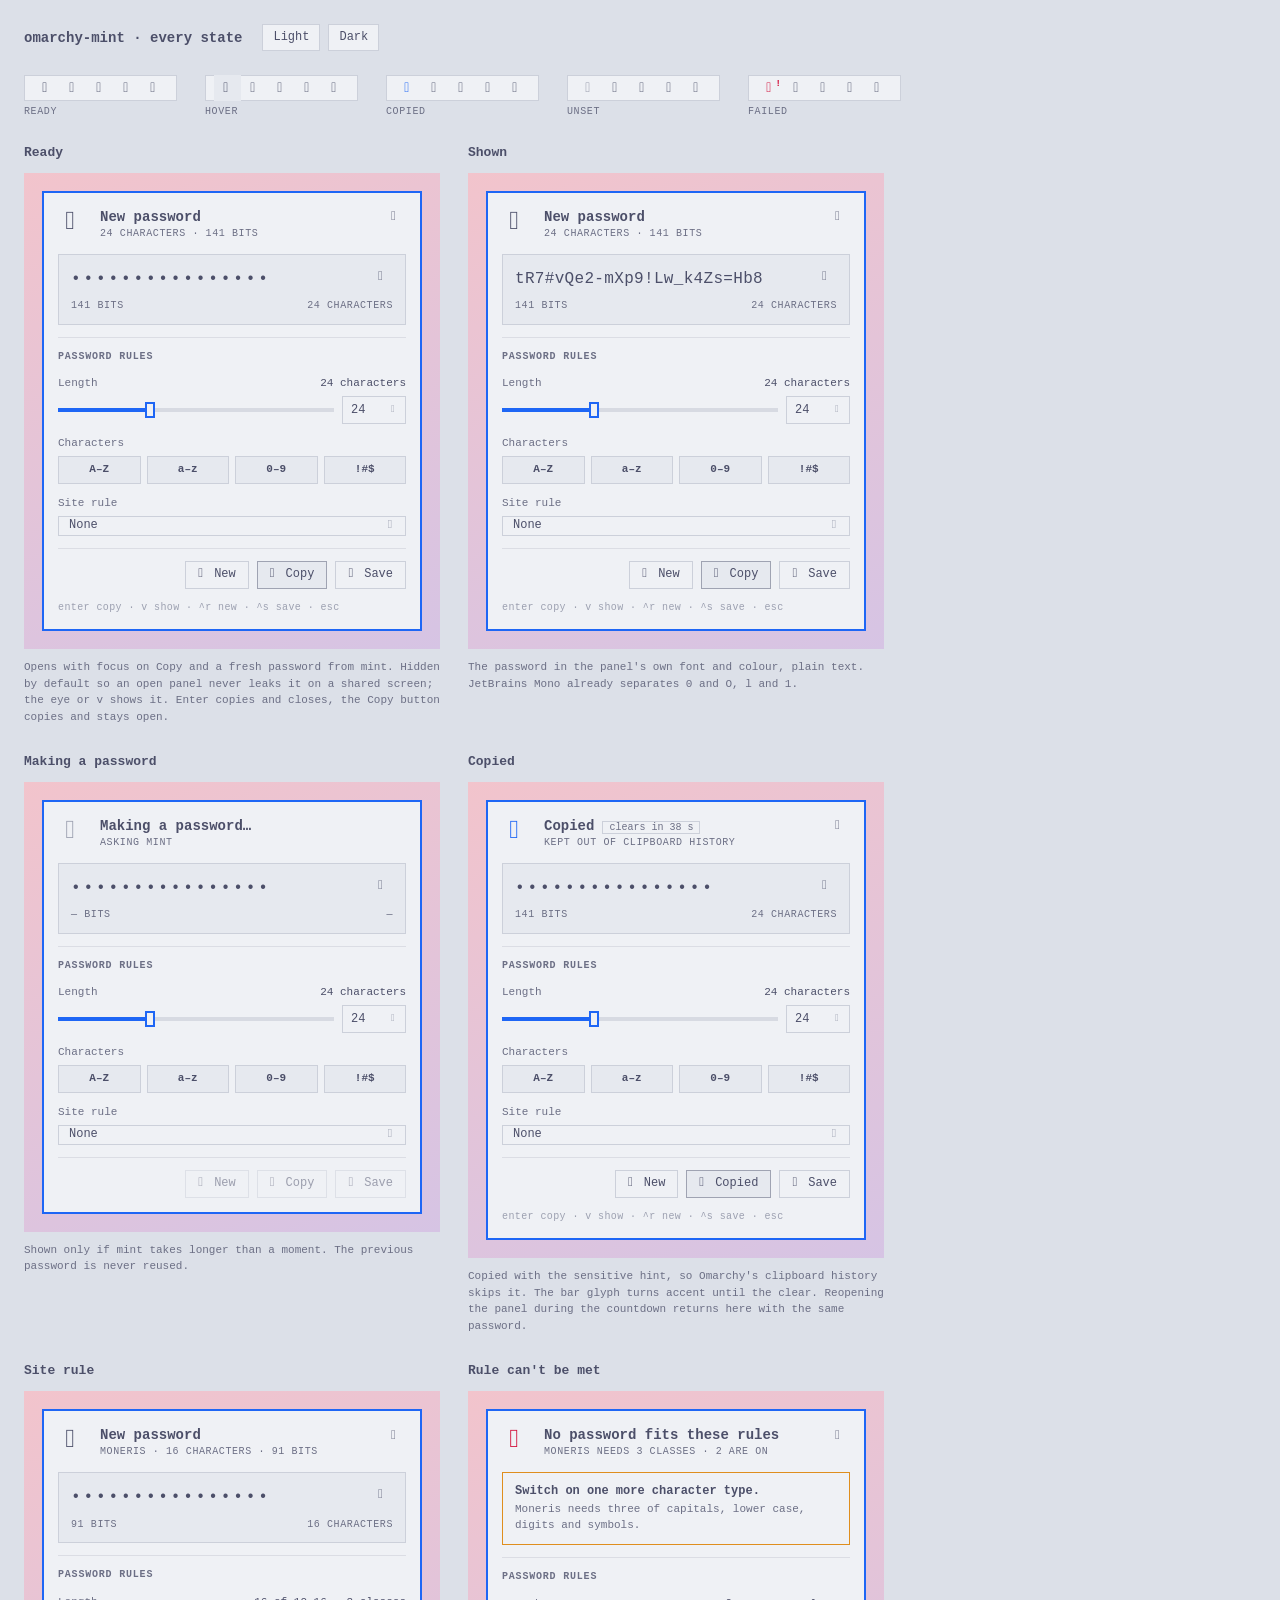
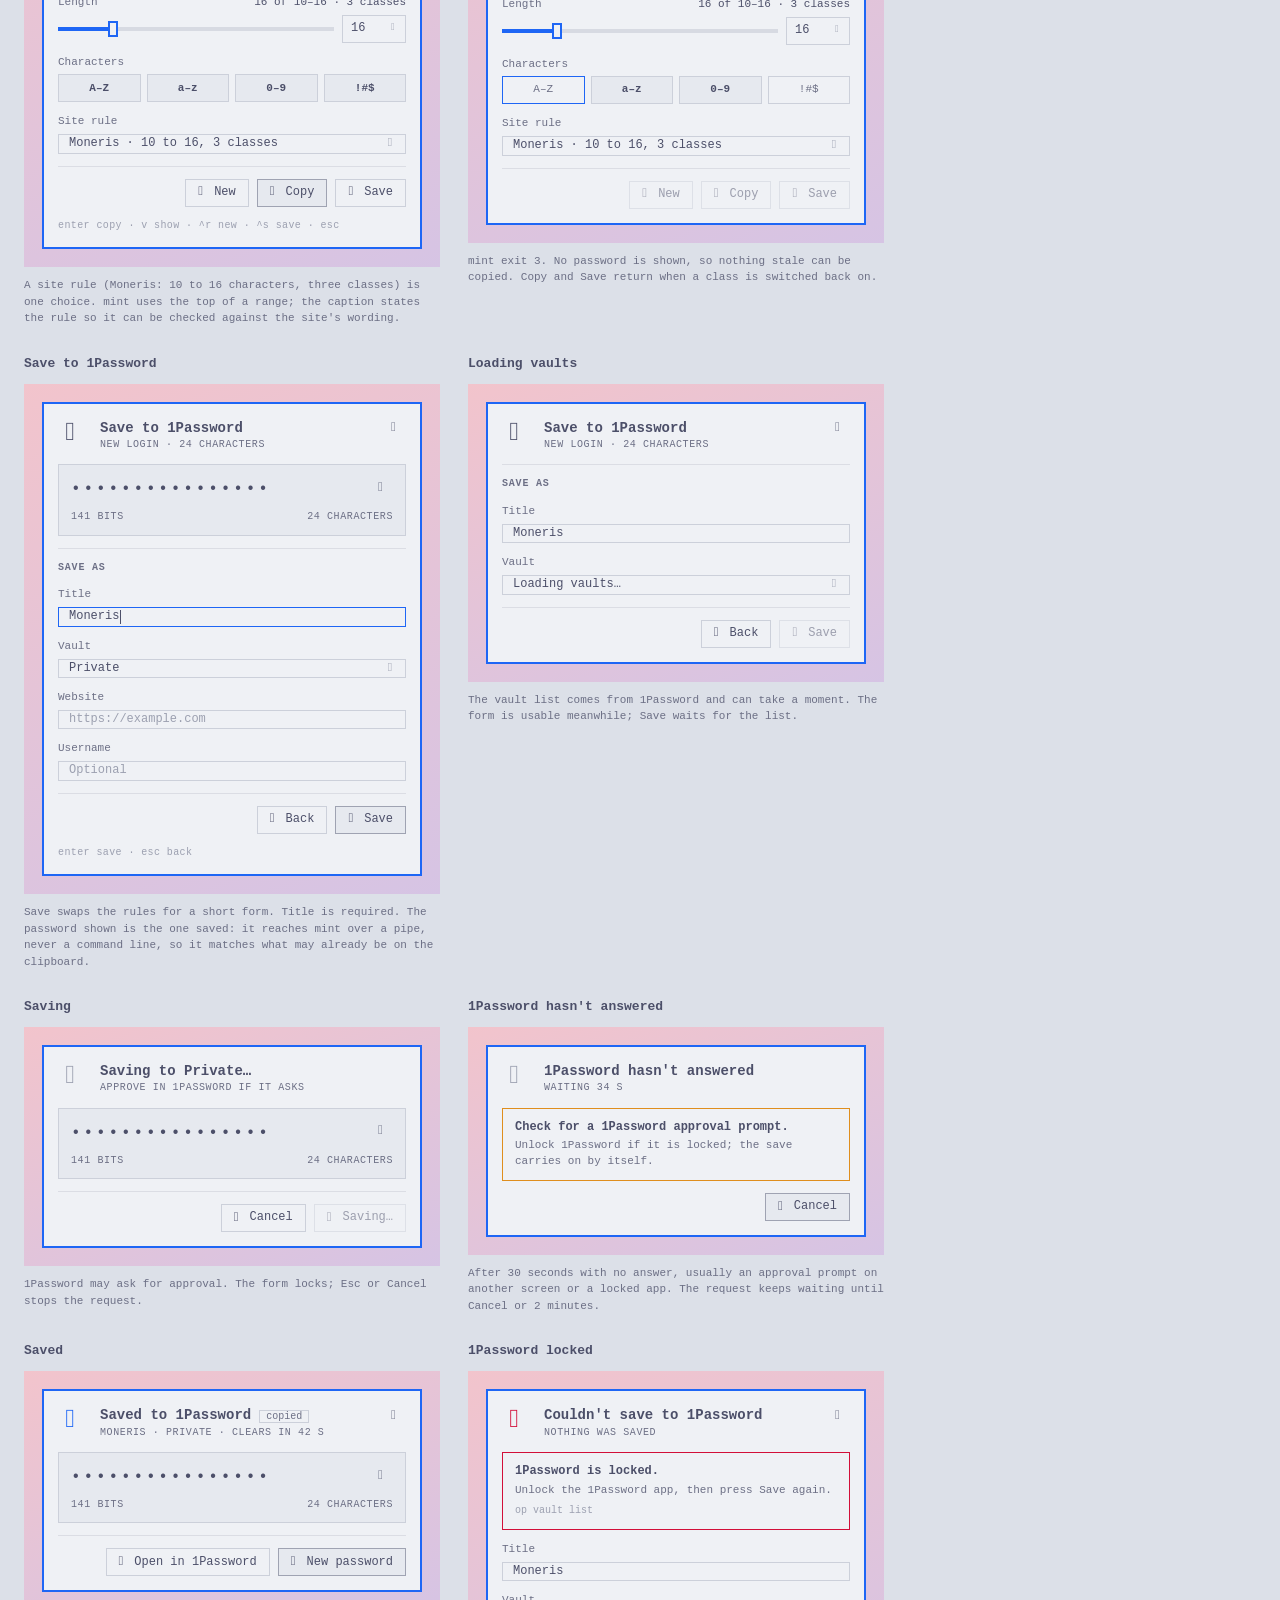
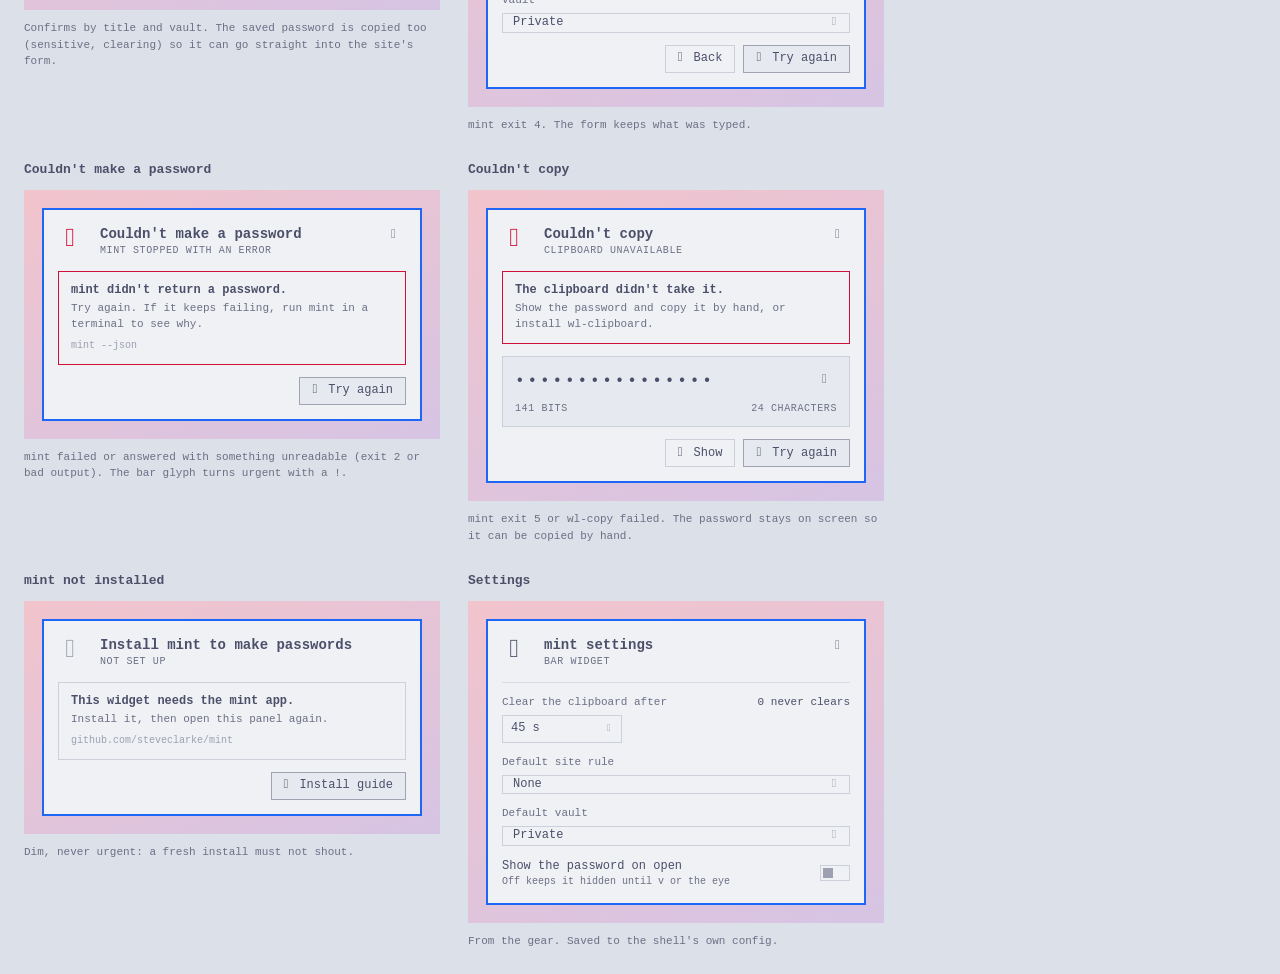
==== docs/design/design-a-full.html @ 5a4de407 "Design prototype: three directions and every state of direction A" ====
<!doctype html><html><head><meta charset="utf-8"><meta name="viewport" content="width=device-width,initial-scale=1">
<title>mint panel states</title><link rel="stylesheet" href="proto.css"><script src="proto.js"></script></head><body><div class="page">
<div class="toolbar"><h1>omarchy-mint · every state</h1><button class="tt" onclick="setTheme('light')">Light</button><button class="tt" onclick="setTheme('dark')">Dark</button></div>
<div class="bars" id="bars"></div>
<div class="cards" id="cards"></div></div>
<script>
initTheme();
bars.innerHTML = ["ready","hover","copied","unset","failed"].map(bar).join("");
const P = inner => '<div class="stage"><div class="panel">' + inner + '</div></div>';
const card = (t, why, inner) => '<div class="card"><h2>'+t+'</h2>'+inner+'<div class="why">'+why+'</div></div>';
const main = [[G.refresh,"New"],[G.copy,"Copy","cur"],[G.vault,"Save"]];
const keys = footer("enter copy · v show · ^r new · ^s save · esc");
const S = [];

S.push(card("Ready", "Opens with focus on Copy and a fresh password from mint. Hidden by default so an open panel never leaks it on a shared screen; the eye or v shows it. Enter copies and closes, the Copy button copies and stays open.",
 P(hero2({title:"New password", meta:"24 characters · 141 bits"}) + pw2({}) + rules2() + '<div class="sep"></div>' + acts(main) + keys)));

S.push(card("Shown", "The password in the panel's own font and colour, plain text. JetBrains Mono already separates 0 and O, l and 1.",
 P(hero2({title:"New password", meta:"24 characters · 141 bits"}) + pw2({shown:true}) + rules2() + '<div class="sep"></div>' + acts(main) + keys)));

S.push(card("Making a password", "Shown only if mint takes longer than a moment. The previous password is never reused.",
 P(hero2({tone:"dim", title:"Making a password…", meta:"Asking mint", trailing:""}) + pw2({value:"", bits:"—", note:"—"}) + rules2() + '<div class="sep"></div>' + acts([[G.refresh,"New","dimmed"],[G.copy,"Copy","dimmed"],[G.vault,"Save","dimmed"]]))));

S.push(card("Copied", "Copied with the sensitive hint, so Omarchy's clipboard history skips it. The bar glyph turns accent until the clear. Reopening the panel during the countdown returns here with the same password.",
 P(hero2({icon:G.check, tone:"ok", title:"Copied", pill:"clears in 38 s", meta:"Kept out of clipboard history"}) + pw2({}) + rules2() + '<div class="sep"></div>' + acts([[G.refresh,"New"],[G.check,"Copied","cur"],[G.vault,"Save"]]) + keys)));

S.push(card("Site rule", "A site rule (Moneris: 10 to 16 characters, three classes) is one choice. mint uses the top of a range; the caption states the rule so it can be checked against the site's wording.",
 P(hero2({title:"New password", meta:"Moneris · 16 characters · 91 bits"}) + pw2({value:SAMPLE16, bits:91, len:16}) + rules2({n:16, preset:"Moneris · 10 to 16, 3 classes", rule:"16 of 10–16 · 3 classes"}) + '<div class="sep"></div>' + acts(main) + keys)));

S.push(card("Rule can't be met", "mint exit 3. No password is shown, so nothing stale can be copied. Copy and Save return when a class is switched back on.",
 P(hero2({icon:G.alert, tone:"bad", title:"No password fits these rules", meta:"Moneris needs 3 classes · 2 are on"}) +
 '<div class="err warn"><b>Switch on one more character type.</b><p>Moneris needs three of capitals, lower case, digits and symbols.</p></div>' +
 rules2({n:16, on:["a–z","0–9"], cur:0, preset:"Moneris · 10 to 16, 3 classes", rule:"16 of 10–16 · 3 classes"}) + '<div class="sep"></div>' + acts([[G.refresh,"New","dimmed"],[G.copy,"Copy","dimmed"],[G.vault,"Save","dimmed"]]))));

S.push(card("Save to 1Password", "Save swaps the rules for a short form. Title is required. The password shown is the one saved: it reaches mint over a pipe, never a command line, so it matches what may already be on the clipboard.",
 P(hero2({icon:G.vault, title:"Save to 1Password", meta:"New login · 24 characters", trailing:G.back}) + pw2({}) +
 '<div class="sep"></div><div class="sh">Save as</div>' + ctlField("Title","Moneris",{focus:true}) + ctlDrop("Vault","Private") +
 ctlField("Website","",{ph:"https://example.com"}) + ctlField("Username","",{ph:"Optional"}) + '<div class="sep"></div>' +
 acts([[G.back,"Back"],[G.vault,"Save","cur"]]) + footer("enter save · esc back"))));

S.push(card("Loading vaults", "The vault list comes from 1Password and can take a moment. The form is usable meanwhile; Save waits for the list.",
 P(hero2({icon:G.vault, title:"Save to 1Password", meta:"New login · 24 characters", trailing:G.back}) +
 '<div class="sep"></div><div class="sh">Save as</div>' + ctlField("Title","Moneris") + ctlDrop("Vault",'<span class="ph">Loading vaults…</span>') +
 '<div class="sep"></div>' + acts([[G.back,"Back"],[G.vault,"Save","dimmed"]]))));

S.push(card("Saving", "1Password may ask for approval. The form locks; Esc or Cancel stops the request.",
 P(hero2({icon:G.vault, tone:"dim", title:"Saving to Private…", meta:"Approve in 1Password if it asks", trailing:""}) + pw2({}) +
 '<div class="sep"></div>' + acts([[G.back,"Cancel"],[G.vault,"Saving…","dimmed"]]))));

S.push(card("1Password hasn't answered", "After 30 seconds with no answer, usually an approval prompt on another screen or a locked app. The request keeps waiting until Cancel or 2 minutes.",
 P(hero2({icon:G.vault, tone:"dim", title:"1Password hasn't answered", meta:"Waiting 34 s", trailing:""}) +
 '<div class="err warn"><b>Check for a 1Password approval prompt.</b><p>Unlock 1Password if it is locked; the save carries on by itself.</p></div>' +
 acts([[G.back,"Cancel","cur"]]))));

S.push(card("Saved", "Confirms by title and vault. The saved password is copied too (sensitive, clearing) so it can go straight into the site's form.",
 P(hero2({icon:G.check, tone:"ok", title:"Saved to 1Password", pill:"copied", meta:"Moneris · Private · clears in 42 s"}) + pw2({}) +
 '<div class="sep"></div>' + acts([[G.open,"Open in 1Password"],[G.refresh,"New password","cur"]]))));

S.push(card("1Password locked", "mint exit 4. The form keeps what was typed.",
 P(hero2({icon:G.alert, tone:"bad", title:"Couldn't save to 1Password", meta:"Nothing was saved"}) +
 '<div class="err"><b>1Password is locked.</b><p>Unlock the 1Password app, then press Save again.</p><code>op vault list</code></div>' +
 ctlField("Title","Moneris") + ctlDrop("Vault","Private") + acts([[G.back,"Back"],[G.vault,"Try again","cur"]]))));

S.push(card("Couldn't make a password", "mint failed or answered with something unreadable (exit 2 or bad output). The bar glyph turns urgent with a !.",
 P(hero2({icon:G.alert, tone:"bad", title:"Couldn't make a password", meta:"mint stopped with an error"}) +
 '<div class="err"><b>mint didn\'t return a password.</b><p>Try again. If it keeps failing, run mint in a terminal to see why.</p><code>mint --json</code></div>' +
 acts([[G.refresh,"Try again","cur"]]))));

S.push(card("Couldn't copy", "mint exit 5 or wl-copy failed. The password stays on screen so it can be copied by hand.",
 P(hero2({icon:G.alert, tone:"bad", title:"Couldn't copy", meta:"Clipboard unavailable"}) +
 '<div class="err"><b>The clipboard didn\'t take it.</b><p>Show the password and copy it by hand, or install wl-clipboard.</p></div>' + pw2({}) +
 acts([[G.eye,"Show"],[G.copy,"Try again","cur"]]))));

S.push(card("mint not installed", "Dim, never urgent: a fresh install must not shout.",
 P(hero2({tone:"dim", title:"Install mint to make passwords", meta:"Not set up", trailing:""}) +
 '<div class="err info"><b>This widget needs the mint app.</b><p>Install it, then open this panel again.</p><code>github.com/steveclarke/mint</code></div>' +
 acts([[G.open,"Install guide","cur"]]))));

S.push(card("Settings", "From the gear. Saved to the shell's own config.",
 P(hero2({icon:G.gear, title:"mint settings", meta:"Bar widget", trailing:G.back}) + '<div class="sep"></div>' +
 '<div class="ctl"><div class="cap"><span>Clear the clipboard after</span><b>0 never clears</b></div><div class="num" style="width:120px"><span>45 s</span><span>'+G.down+'</span></div></div>' +
 ctlDrop("Default site rule","None") + ctlDrop("Default vault","Private") +
 '<div class="tog"><div><div>Show the password on open</div><div class="d">Off keeps it hidden until v or the eye</div></div><div class="sw"></div></div>')));

cards.innerHTML = S.join("");
</script></body></html>
---- docs/design/proto.css ----
/* Prototype of the omarchy-mint panel. Geometry and tokens follow Quattro:
   square corners, 2 px accent border, 14 px padding, 28 px controls,
   JetBrainsMono, caption 10 / bodySmall 11 / body 12 / subtitle 13 / title 14 / heading 16 / display 24. */
:root {
  --bg: #eff1f5; --fg: #4c4f69; --dim: #6c6f85; --faint: #9ca0b0; --line: #ccd0da;
  --fill: #e6e9ef; --accent: #1e66f5; --ok: #40a02b; --warn: #df8e1d; --bad: #d20f39;
  --t-upper: #4c4f69; --t-lower: #4c4f69; --t-digit: #1e66f5; --t-symbol: #8839ef;
  --page: #dce0e8; --wall: linear-gradient(160deg, #f2c4cc, #d6c4e4);
}
:root[data-theme="dark"] {
  --bg: #1e1e2e; --fg: #cdd6f4; --dim: #a6adc8; --faint: #7f849c; --line: #45475a;
  --fill: #313244; --accent: #89b4fa; --ok: #a6e3a1; --warn: #f9e2af; --bad: #f38ba8;
  --t-upper: #cdd6f4; --t-lower: #cdd6f4; --t-digit: #89b4fa; --t-symbol: #cba6f7;
  --page: #11111b; --wall: linear-gradient(160deg, #3b2f4a, #1e2433);
}
* { box-sizing: border-box; }
body { margin: 0; background: var(--page); color: var(--fg);
  font: 12px/1.45 "JetBrainsMono Nerd Font", "JetBrains Mono", ui-monospace, monospace; }
.page { padding: 24px; display: flex; flex-direction: column; gap: 24px; }
.toolbar { display: flex; gap: 8px; align-items: center; }
.toolbar h1 { font-size: 14px; margin: 0 12px 0 0; }
button.tt { font: inherit; background: var(--bg); color: var(--fg); border: 1px solid var(--line); padding: 4px 10px; cursor: pointer; }

/* Bar strip */
.bar { display: flex; align-items: center; gap: 0; height: 26px; background: var(--bg);
  padding: 0 8px; width: max-content; border: 1px solid var(--line); }
.bar .slot { width: 27px; height: 26px; display: grid; place-items: center; font-size: 14px; position: relative; }
.bar .slot.other { color: var(--fg); opacity: .9; }
.bar .slot.mint.dim { color: color-mix(in srgb, var(--fg) 55%, var(--bg)); }
.bar .slot.mint.bad { color: var(--bad); }
.bar .slot.mint.accent { color: var(--accent); }
.bar .slot .bang { font-size: 9px; position: absolute; right: 3px; top: 3px; font-weight: 700; }
.bar .slot.hover { background: var(--fill); }
.barlabel { font-size: 10px; color: var(--dim); text-transform: uppercase; letter-spacing: .06em; margin-top: 4px; }
.bars { display: flex; gap: 28px; flex-wrap: wrap; }

/* Panel */
.stage { background: var(--wall); padding: 18px; display: inline-block; }
.panel { width: 380px; background: var(--bg); border: 2px solid var(--accent); padding: 14px; display: flex; flex-direction: column; gap: 12px; }
.panel.wide { width: 460px; }
.hero { display: flex; gap: 12px; align-items: flex-start; }
.hero .icon { font-size: 26px; line-height: 30px; width: 30px; text-align: center; }
.hero .icon.dim { color: var(--faint); } .hero .icon.bad { color: var(--bad); } .hero .icon.ok { color: var(--accent); }
.hero .txt { flex: 1; min-width: 0; }
.hero .title { font-size: 14px; font-weight: 700; }
.hero .meta { font-size: 10px; color: var(--dim); text-transform: uppercase; letter-spacing: .06em; }
.hero .detail { font-size: 11px; color: var(--dim); }
.iconbtn { width: 22px; height: 22px; display: grid; place-items: center; color: var(--dim); font-size: 13px; }
.iconbtn:hover { background: var(--fill); color: var(--fg); }
.sep { height: 1px; background: color-mix(in srgb, var(--fg) 12%, transparent); }
.sh { font-size: 10px; color: var(--dim); text-transform: uppercase; letter-spacing: .08em; font-weight: 700; }

.pw { border: 1px solid var(--line); background: var(--fill); padding: 12px 12px 10px; }
.pw .val { font-size: 16px; line-height: 1.55; letter-spacing: .02em; word-break: break-all; font-weight: 500; }
.pw .val.long { font-size: 13px; }
.pw .val.masked { color: var(--faint); letter-spacing: .18em; }
.pw .val .u { color: var(--t-upper); } .pw .val .l { color: var(--t-lower); }
.pw .val .d { color: var(--t-digit); } .pw .val .s { color: var(--t-symbol); }
.pw .foot { display: flex; justify-content: space-between; margin-top: 8px; font-size: 10px; color: var(--dim); text-transform: uppercase; letter-spacing: .06em; }
.meter { height: 5px; background: color-mix(in srgb, var(--fg) 10%, transparent); margin-top: 8px; }
.meter > i { display: block; height: 100%; background: var(--accent); }

.row { display: flex; align-items: center; gap: 10px; min-height: 28px; }
.row .lbl { width: 70px; color: var(--dim); font-size: 11px; }
.slider { flex: 1; height: 28px; position: relative; display: flex; align-items: center; }
.slider .track { height: 4px; width: 100%; background: color-mix(in srgb, var(--fg) 14%, transparent); position: relative; }
.slider .track > i { position: absolute; left: 0; top: 0; bottom: 0; background: var(--accent); }
.slider .knob { position: absolute; width: 10px; height: 16px; background: var(--bg); border: 2px solid var(--accent); top: 6px; }
.num { width: 64px; height: 28px; border: 1px solid var(--line); display: flex; align-items: center; justify-content: space-between; padding: 0 8px; }
.num span:last-child { color: var(--faint); font-size: 10px; }

.chips { display: grid; grid-template-columns: repeat(4, 1fr); gap: 0; }
.chip { height: 28px; border: 1px solid var(--line); display: grid; place-items: center; margin-left: -1px; font-size: 11px; color: var(--dim); }
.chip:first-child { margin-left: 0; }
.chip.on { background: var(--fill); color: var(--fg); border-color: color-mix(in srgb, var(--fg) 35%, var(--line)); font-weight: 700; }
.chip.cur { outline: 1px solid var(--accent); outline-offset: -1px; }

.dd { flex: 1; height: 28px; border: 1px solid var(--line); display: flex; align-items: center; justify-content: space-between; padding: 0 10px; }
.dd .v { color: var(--fg); } .dd .car { color: var(--faint); }
.field { flex: 1; height: 28px; border: 1px solid var(--line); display: flex; align-items: center; padding: 0 10px; }
.field.focus { border-color: var(--accent); }
.field .ph { color: var(--faint); }
.field .caret { display: inline-block; width: 1px; height: 14px; background: var(--fg); margin-left: 1px; }

.actions { display: flex; gap: 8px; justify-content: flex-end; }
.btn { height: 28px; border: 1px solid var(--line); padding: 0 12px; display: inline-flex; align-items: center; gap: 8px; color: var(--fg); background: transparent; white-space: nowrap; }
.btn.primary { border-color: var(--accent); color: var(--accent); }
.btn.cur { background: var(--fill); }
.btn.busy { color: var(--faint); }
.btn .g { font-size: 13px; }
.kbd { font-size: 10px; color: var(--faint); text-align: left; letter-spacing: .04em; }

.err { border: 1px solid var(--bad); padding: 10px 12px; }
.err.warn { border-color: var(--warn); }
.err.info { border-color: var(--line); }
.err b { display: block; }
.err p { margin: 2px 0 0; color: var(--dim); font-size: 11px; }
.err code { display: block; margin-top: 6px; font-size: 10px; color: var(--faint); }
.status { font-size: 11px; color: var(--dim); display: flex; gap: 8px; align-items: center; }
.status .g { color: var(--accent); }
.countdown { height: 2px; background: color-mix(in srgb, var(--fg) 10%, transparent); }
.countdown > i { display: block; height: 100%; background: var(--accent); }

.cards { display: flex; flex-wrap: wrap; gap: 28px; align-items: flex-start; }
.card { display: flex; flex-direction: column; gap: 10px; max-width: 460px; }
.card h2 { font-size: 13px; margin: 0; }
.card .why { font-size: 11px; color: var(--dim); max-width: 416px; line-height: 1.5; }

/* option B: candidate rows */
.cand { display: flex; align-items: center; gap: 10px; border: 1px solid var(--line); padding: 8px 10px; margin-top: -1px; }
.cand.cur { background: var(--fill); border-color: color-mix(in srgb, var(--fg) 35%, var(--line)); }
.cand .k { color: var(--faint); font-size: 10px; width: 10px; }
.cand .val { font-size: 13px; flex: 1; word-break: break-all; }
.cand .val .d { color: var(--t-digit); } .cand .val .s { color: var(--t-symbol); }
.cand .bits { color: var(--faint); font-size: 10px; }

/* option C: tabs */
.tabs { display: grid; grid-template-columns: 1fr 1fr; }
.tab { height: 28px; border: 1px solid var(--line); display: grid; place-items: center; margin-left: -1px; color: var(--dim); }
.tab.on { background: var(--fill); color: var(--fg); font-weight: 700; }

/* Review round 1: kit-faithful parts. */
.pw .val.plain { color: var(--fg); }
.pw .top { display: flex; gap: 8px; align-items: flex-start; }
.pw .top .val { flex: 1; }
.hero .pill { font-size: 10px; border: 1px solid var(--line); padding: 0 6px; margin-left: 8px; font-weight: 400; color: var(--dim); text-transform: none; }
.ctl { display: flex; flex-direction: column; gap: 4px; }
.ctl .cap { font-size: 11px; color: var(--dim); display: flex; justify-content: space-between; }
.ctl .cap b { color: var(--fg); font-weight: 400; }
.lenrow { display: flex; gap: 8px; align-items: center; }
.lenrow .slider { flex: 1; }
.classes { display: flex; gap: 6px; }
.classes .b { flex: 1; height: 28px; border: 1px solid var(--line); display: grid; place-items: center; color: var(--dim); font-size: 11px; }
.classes .b.on { background: var(--fill); color: var(--fg); font-weight: 700; }
.classes .b.cur { border-color: var(--accent); }
.btn.cur { background: var(--fill); border-color: color-mix(in srgb, var(--fg) 35%, var(--line)); }
.btn.dimmed { opacity: .5; }
.tog { display: flex; justify-content: space-between; align-items: center; gap: 12px; }
.tog .d { font-size: 10px; color: var(--dim); }
.sw { width: 30px; height: 16px; border: 1px solid var(--line); position: relative; flex: none; }
.sw::after { content: ""; position: absolute; top: 2px; left: 2px; width: 10px; height: 10px; background: var(--faint); }
.sw.on { border-color: var(--accent); } .sw.on::after { left: 16px; background: var(--accent); }
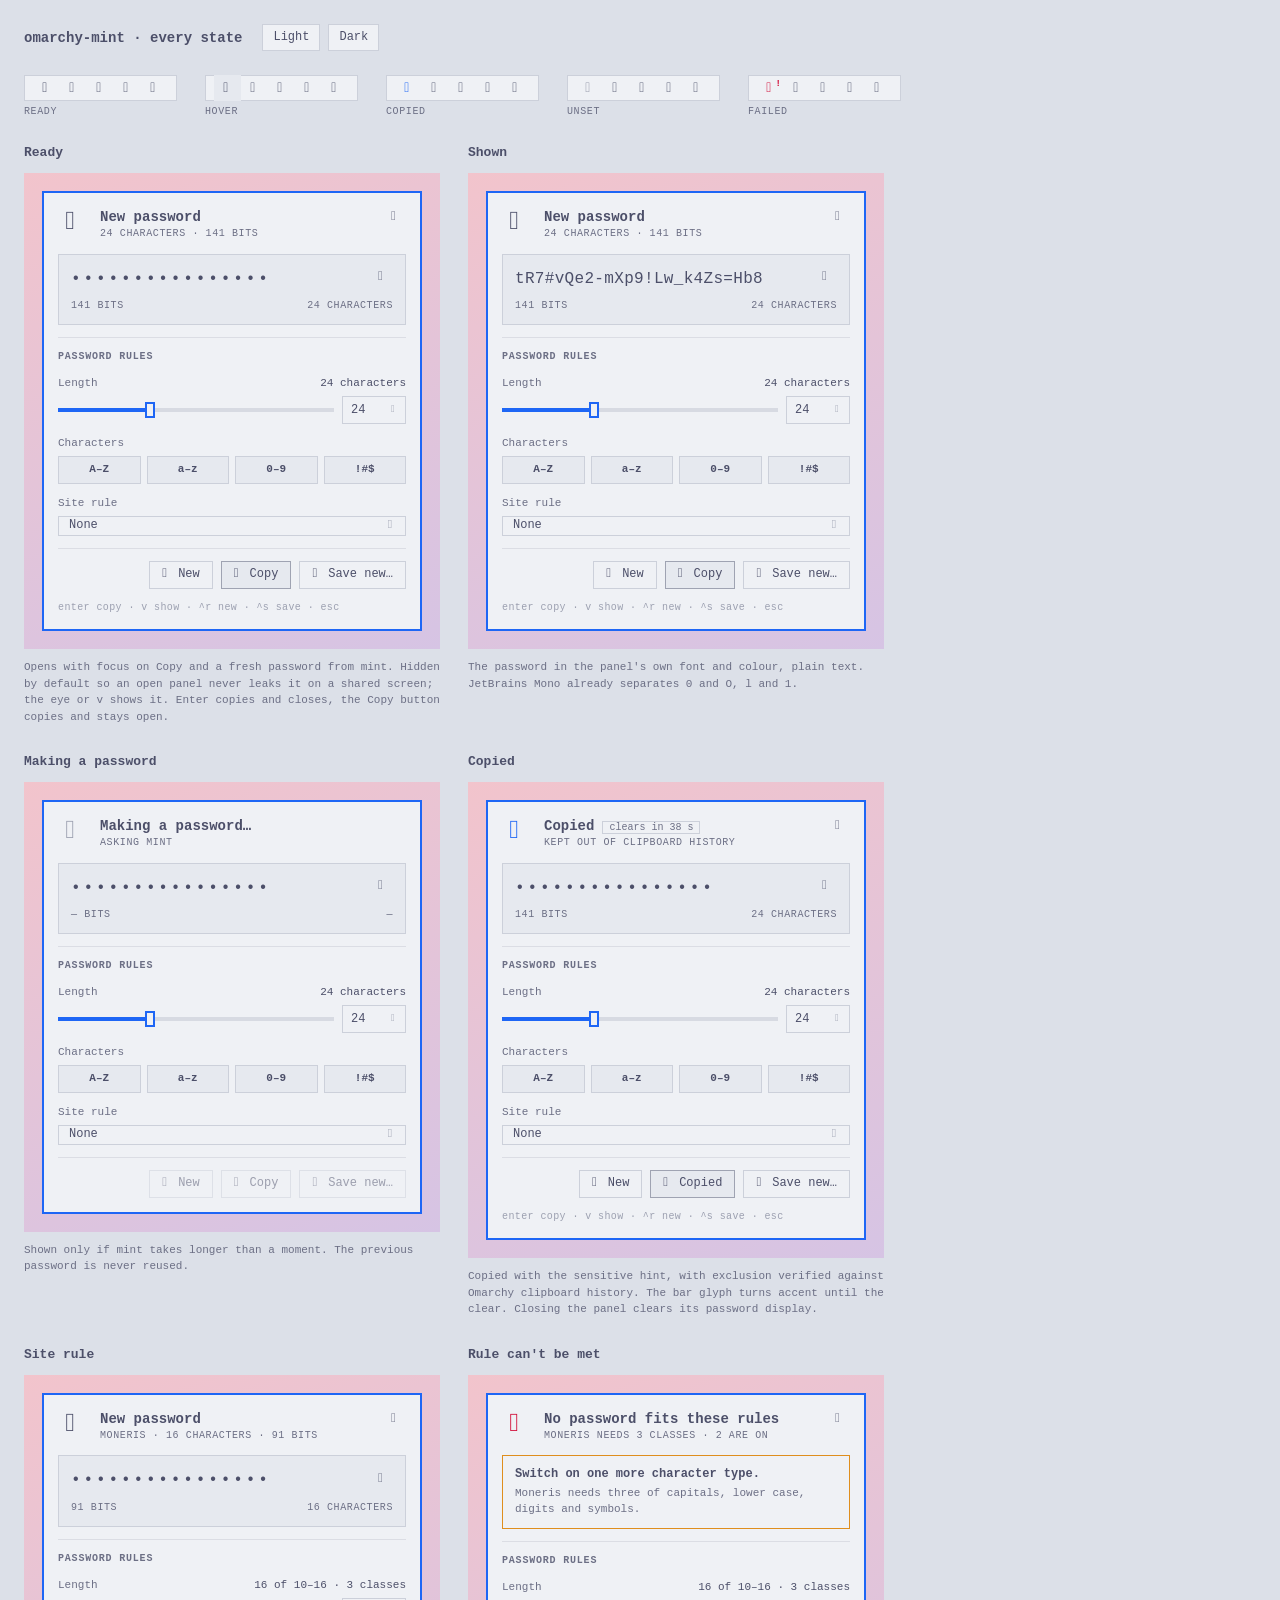
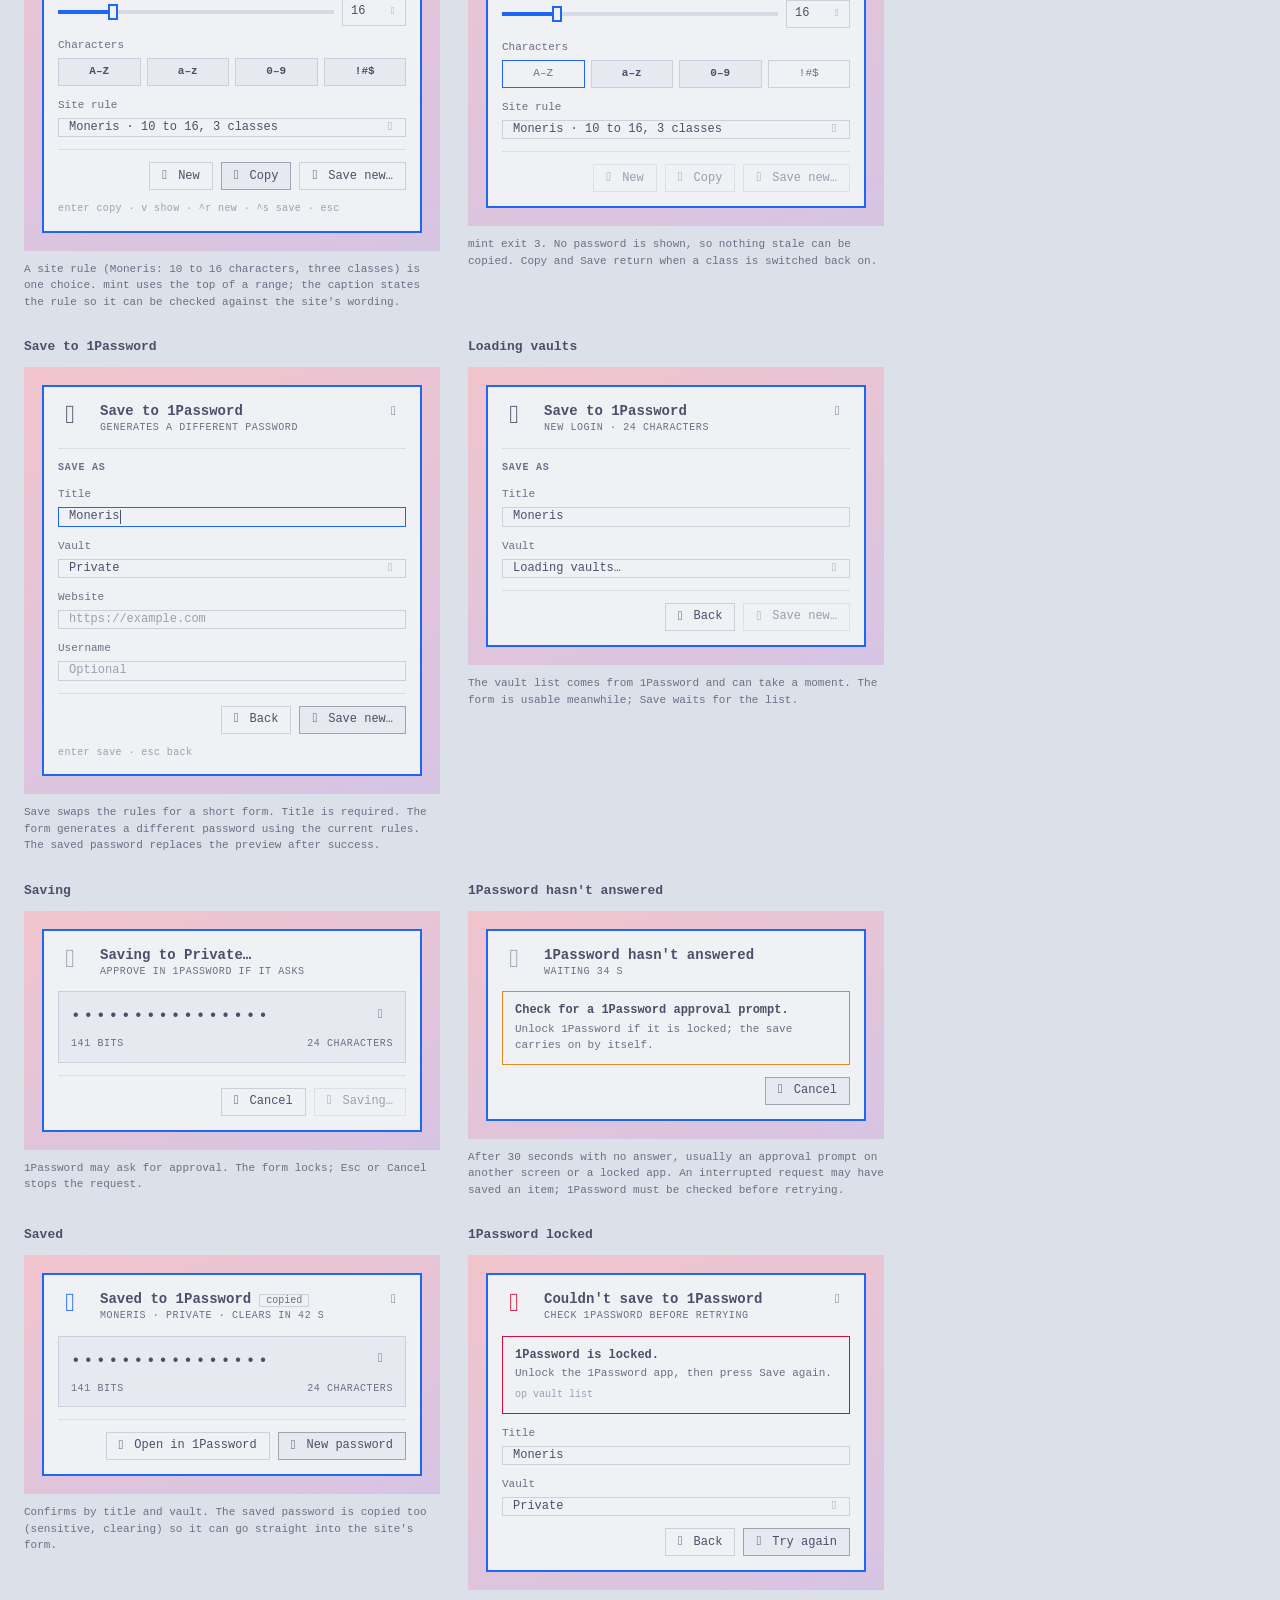
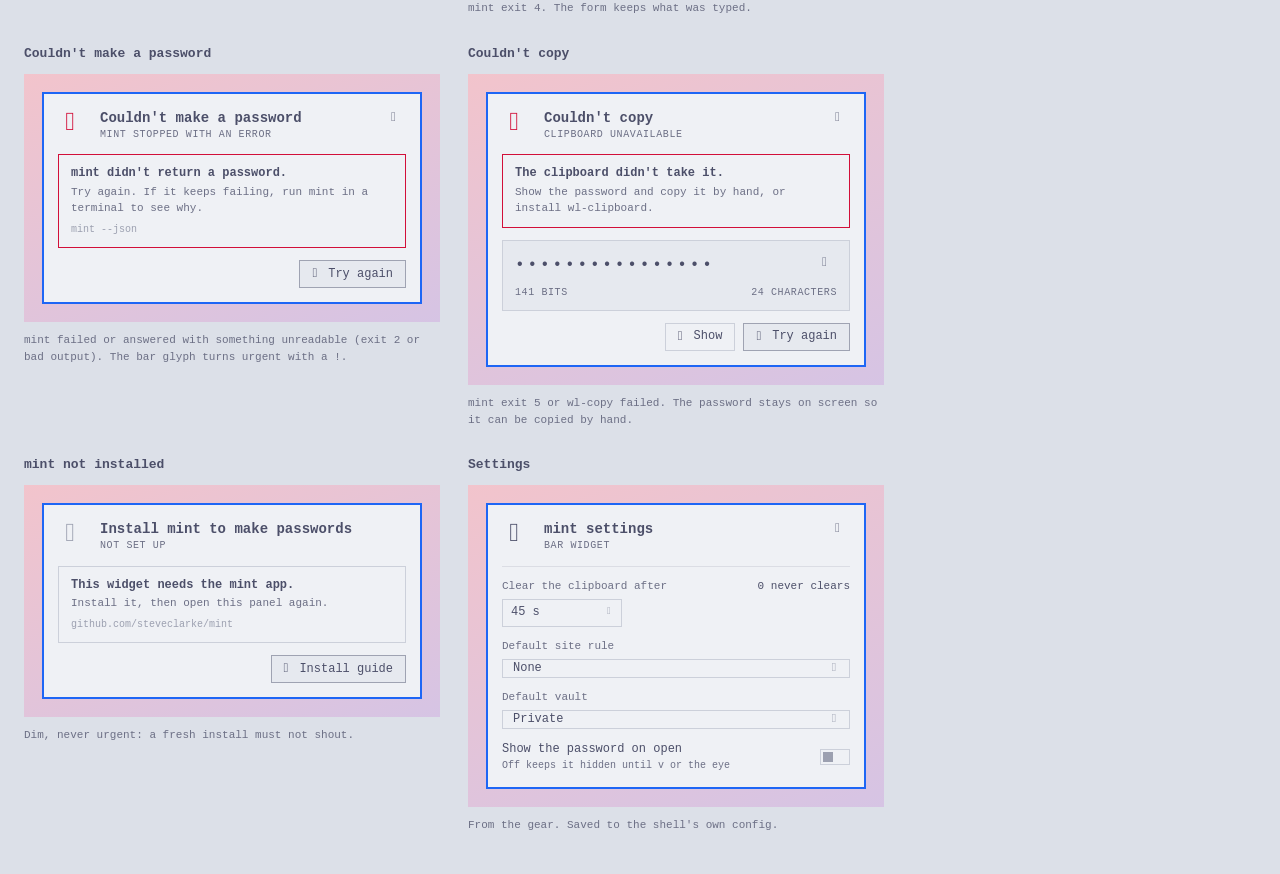
==== commit 3bda938c: "Add native Mint panel with bounded CLI bridge and sensitive copying" ====
--- a/docs/design/design-a-full.html
+++ b/docs/design/design-a-full.html
@@ -8,7 +8,7 @@
 bars.innerHTML = ["ready","hover","copied","unset","failed"].map(bar).join("");
 const P = inner => '<div class="stage"><div class="panel">' + inner + '</div></div>';
 const card = (t, why, inner) => '<div class="card"><h2>'+t+'</h2>'+inner+'<div class="why">'+why+'</div></div>';
-const main = [[G.refresh,"New"],[G.copy,"Copy","cur"],[G.vault,"Save"]];
+const main = [[G.refresh,"New"],[G.copy,"Copy","cur"],[G.vault,"Save new…"]];
 const keys = footer("enter copy · v show · ^r new · ^s save · esc");
 const S = [];
 
@@ -19,10 +19,10 @@
  P(hero2({title:"New password", meta:"24 characters · 141 bits"}) + pw2({shown:true}) + rules2() + '<div class="sep"></div>' + acts(main) + keys)));
 
 S.push(card("Making a password", "Shown only if mint takes longer than a moment. The previous password is never reused.",
- P(hero2({tone:"dim", title:"Making a password…", meta:"Asking mint", trailing:""}) + pw2({value:"", bits:"—", note:"—"}) + rules2() + '<div class="sep"></div>' + acts([[G.refresh,"New","dimmed"],[G.copy,"Copy","dimmed"],[G.vault,"Save","dimmed"]]))));
+ P(hero2({tone:"dim", title:"Making a password…", meta:"Asking mint", trailing:""}) + pw2({value:"", bits:"—", note:"—"}) + rules2() + '<div class="sep"></div>' + acts([[G.refresh,"New","dimmed"],[G.copy,"Copy","dimmed"],[G.vault,"Save new…","dimmed"]]))));
 
-S.push(card("Copied", "Copied with the sensitive hint, so Omarchy's clipboard history skips it. The bar glyph turns accent until the clear. Reopening the panel during the countdown returns here with the same password.",
- P(hero2({icon:G.check, tone:"ok", title:"Copied", pill:"clears in 38 s", meta:"Kept out of clipboard history"}) + pw2({}) + rules2() + '<div class="sep"></div>' + acts([[G.refresh,"New"],[G.check,"Copied","cur"],[G.vault,"Save"]]) + keys)));
+S.push(card("Copied", "Copied with the sensitive hint, with exclusion verified against Omarchy clipboard history. The bar glyph turns accent until the clear. Closing the panel clears its password display.",
+ P(hero2({icon:G.check, tone:"ok", title:"Copied", pill:"clears in 38 s", meta:"Kept out of clipboard history"}) + pw2({}) + rules2() + '<div class="sep"></div>' + acts([[G.refresh,"New"],[G.check,"Copied","cur"],[G.vault,"Save new…"]]) + keys)));
 
 S.push(card("Site rule", "A site rule (Moneris: 10 to 16 characters, three classes) is one choice. mint uses the top of a range; the caption states the rule so it can be checked against the site's wording.",
  P(hero2({title:"New password", meta:"Moneris · 16 characters · 91 bits"}) + pw2({value:SAMPLE16, bits:91, len:16}) + rules2({n:16, preset:"Moneris · 10 to 16, 3 classes", rule:"16 of 10–16 · 3 classes"}) + '<div class="sep"></div>' + acts(main) + keys)));
@@ -30,24 +30,24 @@
 S.push(card("Rule can't be met", "mint exit 3. No password is shown, so nothing stale can be copied. Copy and Save return when a class is switched back on.",
  P(hero2({icon:G.alert, tone:"bad", title:"No password fits these rules", meta:"Moneris needs 3 classes · 2 are on"}) +
  '<div class="err warn"><b>Switch on one more character type.</b><p>Moneris needs three of capitals, lower case, digits and symbols.</p></div>' +
- rules2({n:16, on:["a–z","0–9"], cur:0, preset:"Moneris · 10 to 16, 3 classes", rule:"16 of 10–16 · 3 classes"}) + '<div class="sep"></div>' + acts([[G.refresh,"New","dimmed"],[G.copy,"Copy","dimmed"],[G.vault,"Save","dimmed"]]))));
+ rules2({n:16, on:["a–z","0–9"], cur:0, preset:"Moneris · 10 to 16, 3 classes", rule:"16 of 10–16 · 3 classes"}) + '<div class="sep"></div>' + acts([[G.refresh,"New","dimmed"],[G.copy,"Copy","dimmed"],[G.vault,"Save new…","dimmed"]]))));
 
-S.push(card("Save to 1Password", "Save swaps the rules for a short form. Title is required. The password shown is the one saved: it reaches mint over a pipe, never a command line, so it matches what may already be on the clipboard.",
- P(hero2({icon:G.vault, title:"Save to 1Password", meta:"New login · 24 characters", trailing:G.back}) + pw2({}) +
+S.push(card("Save to 1Password", "Save swaps the rules for a short form. Title is required. The form generates a different password using the current rules. The saved password replaces the preview after success.",
+ P(hero2({icon:G.vault, title:"Save to 1Password", meta:"Generates a different password", trailing:G.back}) +
  '<div class="sep"></div><div class="sh">Save as</div>' + ctlField("Title","Moneris",{focus:true}) + ctlDrop("Vault","Private") +
  ctlField("Website","",{ph:"https://example.com"}) + ctlField("Username","",{ph:"Optional"}) + '<div class="sep"></div>' +
- acts([[G.back,"Back"],[G.vault,"Save","cur"]]) + footer("enter save · esc back"))));
+ acts([[G.back,"Back"],[G.vault,"Save new…","cur"]]) + footer("enter save · esc back"))));
 
 S.push(card("Loading vaults", "The vault list comes from 1Password and can take a moment. The form is usable meanwhile; Save waits for the list.",
  P(hero2({icon:G.vault, title:"Save to 1Password", meta:"New login · 24 characters", trailing:G.back}) +
  '<div class="sep"></div><div class="sh">Save as</div>' + ctlField("Title","Moneris") + ctlDrop("Vault",'<span class="ph">Loading vaults…</span>') +
- '<div class="sep"></div>' + acts([[G.back,"Back"],[G.vault,"Save","dimmed"]]))));
+ '<div class="sep"></div>' + acts([[G.back,"Back"],[G.vault,"Save new…","dimmed"]]))));
 
 S.push(card("Saving", "1Password may ask for approval. The form locks; Esc or Cancel stops the request.",
  P(hero2({icon:G.vault, tone:"dim", title:"Saving to Private…", meta:"Approve in 1Password if it asks", trailing:""}) + pw2({}) +
  '<div class="sep"></div>' + acts([[G.back,"Cancel"],[G.vault,"Saving…","dimmed"]]))));
 
-S.push(card("1Password hasn't answered", "After 30 seconds with no answer, usually an approval prompt on another screen or a locked app. The request keeps waiting until Cancel or 2 minutes.",
+S.push(card("1Password hasn't answered", "After 30 seconds with no answer, usually an approval prompt on another screen or a locked app. An interrupted request may have saved an item; 1Password must be checked before retrying.",
  P(hero2({icon:G.vault, tone:"dim", title:"1Password hasn't answered", meta:"Waiting 34 s", trailing:""}) +
  '<div class="err warn"><b>Check for a 1Password approval prompt.</b><p>Unlock 1Password if it is locked; the save carries on by itself.</p></div>' +
  acts([[G.back,"Cancel","cur"]]))));
@@ -57,7 +57,7 @@
  '<div class="sep"></div>' + acts([[G.open,"Open in 1Password"],[G.refresh,"New password","cur"]]))));
 
 S.push(card("1Password locked", "mint exit 4. The form keeps what was typed.",
- P(hero2({icon:G.alert, tone:"bad", title:"Couldn't save to 1Password", meta:"Nothing was saved"}) +
+ P(hero2({icon:G.alert, tone:"bad", title:"Couldn't save to 1Password", meta:"Check 1Password before retrying"}) +
  '<div class="err"><b>1Password is locked.</b><p>Unlock the 1Password app, then press Save again.</p><code>op vault list</code></div>' +
  ctlField("Title","Moneris") + ctlDrop("Vault","Private") + acts([[G.back,"Back"],[G.vault,"Try again","cur"]]))));
 
